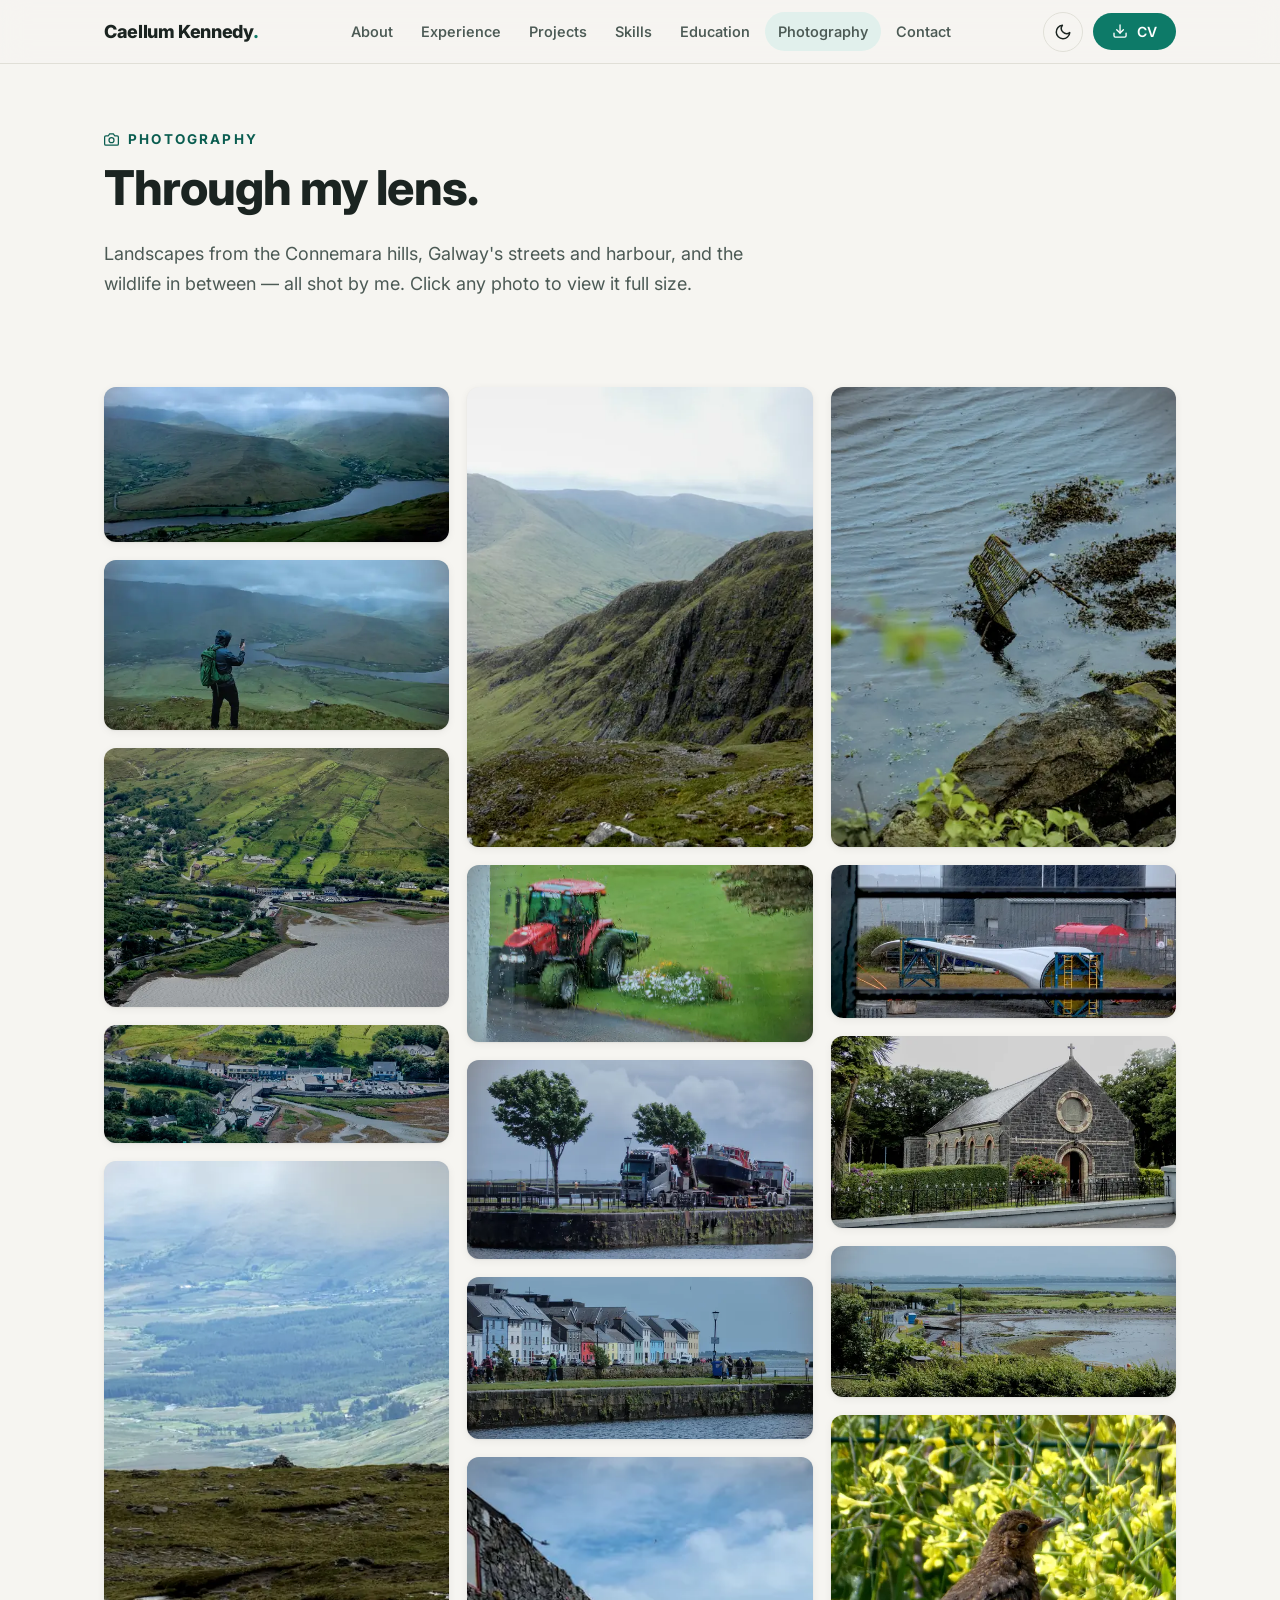
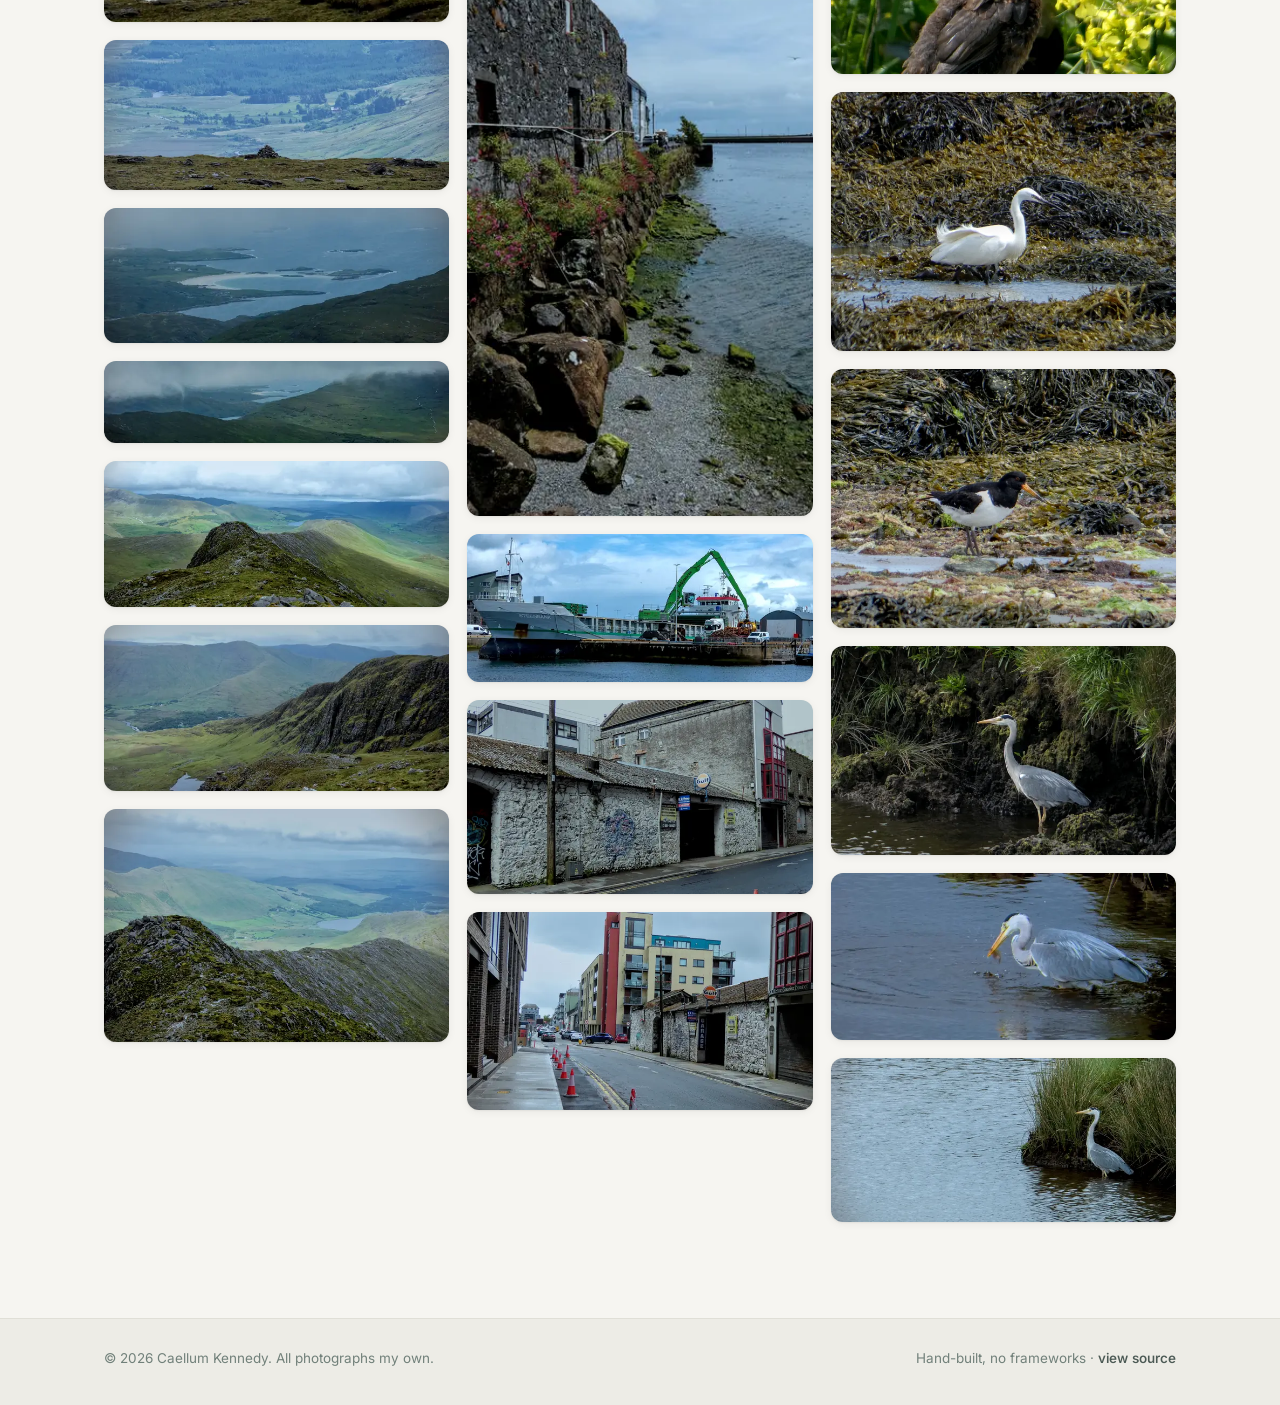
==== photography.html @ b26eda54 "complete rework of the site" ====
<!DOCTYPE html>
<html lang="en">

<head>
  <meta charset="UTF-8">
  <meta name="viewport" content="width=device-width, initial-scale=1">
  <title>Photography — Caellum Kennedy</title>
  <meta name="description" content="Photography by Caellum Kennedy — landscapes from the Connemara mountains, Galway's streets and harbour, and the wildlife in between.">
  <meta name="author" content="Caellum Kennedy">
  <link rel="canonical" href="https://caellumkennedy.com/photography.html">
  <meta name="theme-color" content="#f6f5f1" media="(prefers-color-scheme: light)">
  <meta name="theme-color" content="#0e1513" media="(prefers-color-scheme: dark)">

  <meta property="og:title" content="Photography — Caellum Kennedy">
  <meta property="og:description" content="Landscapes from the Connemara mountains, Galway's streets and harbour, and the wildlife in between.">
  <meta property="og:image" content="https://caellumkennedy.com/images/photography/web/p1090813.webp">
  <meta property="og:url" content="https://caellumkennedy.com/photography.html">
  <meta property="og:type" content="website">
  <meta name="twitter:card" content="summary_large_image">
  <meta name="twitter:title" content="Photography — Caellum Kennedy">
  <meta name="twitter:description" content="Landscapes from the Connemara mountains, Galway's streets and harbour, and the wildlife in between.">
  <meta name="twitter:image" content="https://caellumkennedy.com/images/photography/web/p1090813.webp">

  <link rel="icon" href="/images/favicon.svg" type="image/svg+xml">
  <link rel="stylesheet" href="/styles.css">

  <script>
    // Set theme before first paint to avoid a flash of the wrong theme.
    (function () {
      var stored = localStorage.getItem('theme');
      var theme = stored || (matchMedia('(prefers-color-scheme: dark)').matches ? 'dark' : 'light');
      document.documentElement.setAttribute('data-theme', theme);
    })();
  </script>
</head>

<body>

  <!-- Inline SVG icon sprite -->
  <svg xmlns="http://www.w3.org/2000/svg" style="display:none" aria-hidden="true">
    <symbol id="i-download" viewBox="0 0 24 24"><path d="M21 15v4a2 2 0 0 1-2 2H5a2 2 0 0 1-2-2v-4"/><path d="m7 10 5 5 5-5"/><path d="M12 15V3"/></symbol>
    <symbol id="i-moon" viewBox="0 0 24 24"><path d="M21 12.79A9 9 0 1 1 11.21 3 7 7 0 0 0 21 12.79Z"/></symbol>
    <symbol id="i-sun" viewBox="0 0 24 24"><circle cx="12" cy="12" r="4"/><path d="M12 2v2m0 16v2M4.93 4.93l1.41 1.41m11.32 11.32 1.41 1.41M2 12h2m16 0h2M4.93 19.07l1.41-1.41M17.66 6.34l1.41-1.41"/></symbol>
    <symbol id="i-menu" viewBox="0 0 24 24"><path d="M4 6h16M4 12h16M4 18h16"/></symbol>
    <symbol id="i-x" viewBox="0 0 24 24"><path d="M18 6 6 18M6 6l12 12"/></symbol>
    <symbol id="i-chevron-left" viewBox="0 0 24 24"><path d="m15 18-6-6 6-6"/></symbol>
    <symbol id="i-chevron-right" viewBox="0 0 24 24"><path d="m9 18 6-6-6-6"/></symbol>
    <symbol id="i-camera" viewBox="0 0 24 24"><path d="M23 19a2 2 0 0 1-2 2H3a2 2 0 0 1-2-2V8a2 2 0 0 1 2-2h4l2-3h6l2 3h4a2 2 0 0 1 2 2v11Z"/><circle cx="12" cy="13" r="4"/></symbol>
  </svg>

  <a class="skip-link" href="#main">Skip to content</a>

  <header class="site-header" id="site-header" data-solid>
    <div class="container">
      <a class="brand" href="/">Caellum Kennedy<span class="brand-dot">.</span></a>

      <nav class="site-nav" id="site-nav" aria-label="Main navigation">
        <a class="nav-link" href="/#about">About</a>
        <a class="nav-link" href="/#experience">Experience</a>
        <a class="nav-link" href="/#projects">Projects</a>
        <a class="nav-link" href="/#skills">Skills</a>
        <a class="nav-link" href="/#education">Education</a>
        <a class="nav-link" href="/photography.html" aria-current="true">Photography</a>
        <a class="nav-link" href="/#contact">Contact</a>
      </nav>

      <div class="header-actions">
        <button class="theme-toggle" id="theme-toggle" type="button" aria-label="Toggle dark mode">
          <svg class="icon icon--moon" aria-hidden="true"><use href="#i-moon"/></svg>
          <svg class="icon icon--sun" aria-hidden="true"><use href="#i-sun"/></svg>
        </button>
        <a class="btn btn--primary header-cv" href="/files/caellum_kennedy_CV.pdf" download="Caellum_Kennedy_CV.pdf">
          <svg class="icon" aria-hidden="true"><use href="#i-download"/></svg> CV
        </a>
        <button class="nav-toggle" id="nav-toggle" type="button" aria-label="Open menu" aria-expanded="false" aria-controls="site-nav">
          <svg class="icon" aria-hidden="true"><use href="#i-menu"/></svg>
        </button>
      </div>
    </div>
  </header>

  <main id="main">
    <section class="page-head">
      <div class="container">
        <div class="section-head reveal">
          <span class="section-eyebrow"><svg class="icon" aria-hidden="true"><use href="#i-camera"/></svg> Photography</span>
          <h1>Through my lens.</h1>
          <p class="section-lede">Landscapes from the Connemara hills, Galway's streets and harbour, and the wildlife
            in between — all shot by me. Click any photo to view it full size.</p>
        </div>
      </div>
    </section>

    <section class="section gallery-section">
      <div class="container">
        <div class="gallery" id="gallery">
          <figure class="ph"><a class="ph-open" href="/images/photography/web/p1090797.webp"><img src="/images/photography/thumbs/p1090797.webp" width="1800" height="806" alt="A lake cradled between hillsides in the Connemara mountains" loading="lazy" decoding="async"></a></figure>
          <figure class="ph"><a class="ph-open" href="/images/photography/web/p1090805.webp"><img src="/images/photography/thumbs/p1090805.webp" width="1800" height="886" alt="A hiker pausing on a green hillside to take in the valley below" loading="lazy" decoding="async"></a></figure>
          <figure class="ph"><a class="ph-open" href="/images/photography/web/p1090813.webp"><img src="/images/photography/thumbs/p1090813.webp" width="1800" height="1350" alt="Green fields running down to Leenane village on Killary Harbour" loading="lazy" decoding="async"></a></figure>
          <figure class="ph"><a class="ph-open" href="/images/photography/web/p1090816.webp"><img src="/images/photography/thumbs/p1090816.webp" width="1800" height="618" alt="Panorama of Leenane village on the shore of Killary Harbour" loading="lazy" decoding="async"></a></figure>
          <figure class="ph"><a class="ph-open" href="/images/photography/web/p1090825.webp"><img src="/images/photography/thumbs/p1090825.webp" width="1350" height="1800" alt="Looking down a hazy valley from high on the ridge" loading="lazy" decoding="async"></a></figure>
          <figure class="ph"><a class="ph-open" href="/images/photography/web/p1090835.webp"><img src="/images/photography/thumbs/p1090835.webp" width="1800" height="781" alt="Mountain panorama in Connemara" loading="lazy" decoding="async"></a></figure>
          <figure class="ph"><a class="ph-open" href="/images/photography/web/p1090837.webp"><img src="/images/photography/thumbs/p1090837.webp" width="1800" height="704" alt="Moody lakes and hills under low cloud, seen from a ridgeline" loading="lazy" decoding="async"></a></figure>
          <figure class="ph"><a class="ph-open" href="/images/photography/web/p1090838.webp"><img src="/images/photography/thumbs/p1090838.webp" width="1800" height="428" alt="Wide panorama of lakes and low islands in soft mist" loading="lazy" decoding="async"></a></figure>
          <figure class="ph"><a class="ph-open" href="/images/photography/web/p1090843.webp"><img src="/images/photography/thumbs/p1090843.webp" width="1800" height="764" alt="A ridgeline path with green valley and mountains beyond" loading="lazy" decoding="async"></a></figure>
          <figure class="ph"><a class="ph-open" href="/images/photography/web/p1090844.webp"><img src="/images/photography/thumbs/p1090844.webp" width="1800" height="861" alt="Rocky summit ridge above a green valley" loading="lazy" decoding="async"></a></figure>
          <figure class="ph"><a class="ph-open" href="/images/photography/web/p1090849.webp"><img src="/images/photography/thumbs/p1090849.webp" width="1800" height="1216" alt="Hazy ridges fading into the distance" loading="lazy" decoding="async"></a></figure>
          <figure class="ph"><a class="ph-open" href="/images/photography/web/p1090850.webp"><img src="/images/photography/thumbs/p1090850.webp" width="1350" height="1800" alt="A steep scree slope falling away from the ridge" loading="lazy" decoding="async"></a></figure>
          <figure class="ph"><a class="ph-open" href="/images/photography/web/p1100010.webp"><img src="/images/photography/thumbs/p1100010.webp" width="1800" height="923" alt="A red tractor parked among spring flowers" loading="lazy" decoding="async"></a></figure>
          <figure class="ph"><a class="ph-open" href="/images/photography/web/p1100022.webp"><img src="/images/photography/thumbs/p1100022.webp" width="1800" height="1039" alt="A boat being lifted by crane on the quayside" loading="lazy" decoding="async"></a></figure>
          <figure class="ph"><a class="ph-open" href="/images/photography/web/p1100028.webp"><img src="/images/photography/thumbs/p1100028.webp" width="1800" height="842" alt="The colourful houses of the Long Walk in Galway" loading="lazy" decoding="async"></a></figure>
          <figure class="ph"><a class="ph-open" href="/images/photography/web/p1100040.webp"><img src="/images/photography/thumbs/p1100040.webp" width="943" height="1800" alt="An old stone wall running out into the bay" loading="lazy" decoding="async"></a></figure>
          <figure class="ph"><a class="ph-open" href="/images/photography/web/p1100067.webp"><img src="/images/photography/thumbs/p1100067.webp" width="1800" height="767" alt="A cargo ship and crane in Galway docks" loading="lazy" decoding="async"></a></figure>
          <figure class="ph"><a class="ph-open" href="/images/photography/web/p1100075.webp"><img src="/images/photography/thumbs/p1100075.webp" width="1800" height="1014" alt="A graffiti-covered laneway in the city" loading="lazy" decoding="async"></a></figure>
          <figure class="ph"><a class="ph-open" href="/images/photography/web/p1100080.webp"><img src="/images/photography/thumbs/p1100080.webp" width="1800" height="1033" alt="A quiet city street between old walls and new buildings" loading="lazy" decoding="async"></a></figure>
          <figure class="ph"><a class="ph-open" href="/images/photography/web/p1100087_01.webp"><img src="/images/photography/thumbs/p1100087_01.webp" width="1350" height="1800" alt="Rocks and seaweed at the water's edge" loading="lazy" decoding="async"></a></figure>
          <figure class="ph"><a class="ph-open" href="/images/photography/web/p1100098.webp"><img src="/images/photography/thumbs/p1100098.webp" width="1800" height="796" alt="The white curve of a hull in the boatyard" loading="lazy" decoding="async"></a></figure>
          <figure class="ph"><a class="ph-open" href="/images/photography/web/p1100108.webp"><img src="/images/photography/thumbs/p1100108.webp" width="1800" height="1001" alt="A stone church and its garden" loading="lazy" decoding="async"></a></figure>
          <figure class="ph"><a class="ph-open" href="/images/photography/web/p1100114.webp"><img src="/images/photography/thumbs/p1100114.webp" width="1800" height="784" alt="Salt marsh and estuary at low tide" loading="lazy" decoding="async"></a></figure>
          <figure class="ph"><a class="ph-open" href="/images/photography/web/p1100116.webp"><img src="/images/photography/thumbs/p1100116.webp" width="1800" height="1350" alt="A blackbird among yellow wildflowers" loading="lazy" decoding="async"></a></figure>
          <figure class="ph"><a class="ph-open" href="/images/photography/web/p1100149.webp"><img src="/images/photography/thumbs/p1100149.webp" width="1800" height="1350" alt="A swan feeding among the seaweed at low tide" loading="lazy" decoding="async"></a></figure>
          <figure class="ph"><a class="ph-open" href="/images/photography/web/p1100162.webp"><img src="/images/photography/thumbs/p1100162.webp" width="1800" height="1350" alt="An oystercatcher picking through the seaweed" loading="lazy" decoding="async"></a></figure>
          <figure class="ph"><a class="ph-open" href="/images/photography/web/p1100185.webp"><img src="/images/photography/thumbs/p1100185.webp" width="1800" height="1093" alt="A grey heron hunting in a stream" loading="lazy" decoding="async"></a></figure>
          <figure class="ph"><a class="ph-open" href="/images/photography/web/p1100198.webp"><img src="/images/photography/thumbs/p1100198.webp" width="1800" height="870" alt="An egret wading in the shallows" loading="lazy" decoding="async"></a></figure>
          <figure class="ph"><a class="ph-open" href="/images/photography/web/p1100211.webp"><img src="/images/photography/thumbs/p1100211.webp" width="1800" height="856" alt="An egret stalking the salt marsh" loading="lazy" decoding="async"></a></figure>
        </div>
      </div>
    </section>
  </main>

  <!-- Lightbox -->
  <dialog class="lightbox" id="lightbox" aria-label="Photo viewer">
    <button class="lb-btn lb-close" type="button" aria-label="Close viewer">
      <svg class="icon" aria-hidden="true"><use href="#i-x"/></svg>
    </button>
    <button class="lb-btn lb-prev" type="button" aria-label="Previous photo">
      <svg class="icon" aria-hidden="true"><use href="#i-chevron-left"/></svg>
    </button>
    <figure class="lb-stage">
      <img class="lb-img" id="lb-img" alt="">
      <figcaption class="lb-caption"><span id="lb-text"></span><span class="lb-count" id="lb-count"></span></figcaption>
    </figure>
    <button class="lb-btn lb-next" type="button" aria-label="Next photo">
      <svg class="icon" aria-hidden="true"><use href="#i-chevron-right"/></svg>
    </button>
  </dialog>

  <footer class="site-footer">
    <div class="container">
      <p>&copy; <span id="year">2026</span> Caellum Kennedy. All photographs my own.</p>
      <p>Hand-built, no frameworks · <a href="https://github.com/Caellum-Kennedy/caellumkennedy.github.io" target="_blank" rel="noopener noreferrer">view source</a></p>
    </div>
  </footer>

  <script src="/site.js" defer></script>
  <script>
    (function () {
      var box = document.getElementById('lightbox');
      var lbImg = document.getElementById('lb-img');
      var lbText = document.getElementById('lb-text');
      var lbCount = document.getElementById('lb-count');
      var items = Array.prototype.map.call(document.querySelectorAll('.ph-open'), function (a) {
        var img = a.querySelector('img');
        return { full: a.getAttribute('href'), alt: img.getAttribute('alt') };
      });
      var current = 0;

      function show(i) {
        current = (i + items.length) % items.length;
        lbImg.src = items[current].full;
        lbImg.alt = items[current].alt;
        lbText.textContent = items[current].alt;
        lbCount.textContent = (current + 1) + ' / ' + items.length;
        // Warm the neighbours so prev/next feel instant.
        [current + 1, current - 1].forEach(function (n) {
          new Image().src = items[(n + items.length) % items.length].full;
        });
      }

      document.querySelectorAll('.ph-open').forEach(function (a, i) {
        a.addEventListener('click', function (e) {
          e.preventDefault();
          show(i);
          box.showModal();
        });
      });

      box.querySelector('.lb-close').addEventListener('click', function () { box.close(); });
      box.querySelector('.lb-prev').addEventListener('click', function () { show(current - 1); });
      box.querySelector('.lb-next').addEventListener('click', function () { show(current + 1); });

      box.addEventListener('keydown', function (e) {
        if (e.key === 'ArrowLeft') show(current - 1);
        if (e.key === 'ArrowRight') show(current + 1);
      });

      // Click outside the photo closes the viewer.
      box.addEventListener('click', function (e) {
        if (e.target === box) box.close();
      });

      box.addEventListener('close', function () { lbImg.removeAttribute('src'); });
    })();
  </script>

</body>

</html>
---- styles.css ----
/* ==========================================================================
   Caellum Kennedy — caellumkennedy.com
   Hand-written CSS. No frameworks.
   ========================================================================== */

/* ---- Fonts (self-hosted Inter) ---- */
@font-face {
  font-family: 'Inter';
  src: url('/fonts/Inter-VariableFont_opsz,wght.ttf') format('truetype-variations');
  font-weight: 100 900;
  font-style: normal;
  font-display: swap;
}

@font-face {
  font-family: 'Inter';
  src: url('/fonts/Inter-Italic-VariableFont_opsz,wght.ttf') format('truetype-variations');
  font-weight: 100 900;
  font-style: italic;
  font-display: swap;
}

/* ---- Design tokens ---- */
:root {
  --bg: #f6f5f1;
  --bg-raised: #ffffff;
  --bg-sunken: #edece6;
  --ink: #1b2421;
  --ink-soft: #4c5a55;
  --ink-faint: #71807a;
  --line: #e0dfd7;
  --accent: #0d7a68;
  --accent-strong: #0a5d50;
  --accent-soft: #e1f0ec;
  --accent-ink: #0a5d50;
  --hero-ink: #f4f7f5;
  --shadow-sm: 0 1px 2px rgba(27, 36, 33, 0.06), 0 2px 8px rgba(27, 36, 33, 0.06);
  --shadow-md: 0 2px 6px rgba(27, 36, 33, 0.07), 0 12px 32px rgba(27, 36, 33, 0.10);
  --radius: 14px;
  --radius-lg: 20px;
  --container: 1120px;
  --header-h: 64px;
  color-scheme: light;
}

[data-theme="dark"] {
  --bg: #0e1513;
  --bg-raised: #17211e;
  --bg-sunken: #0a100e;
  --ink: #e8efec;
  --ink-soft: #aebbb5;
  --ink-faint: #7d8c86;
  --line: #243430;
  --accent: #3ecfb2;
  --accent-strong: #62dcc4;
  --accent-soft: #143430;
  --accent-ink: #3ecfb2;
  --shadow-sm: 0 1px 2px rgba(0, 0, 0, 0.4), 0 2px 8px rgba(0, 0, 0, 0.35);
  --shadow-md: 0 2px 6px rgba(0, 0, 0, 0.45), 0 14px 36px rgba(0, 0, 0, 0.5);
  color-scheme: dark;
}

/* ---- Base ---- */
*,
*::before,
*::after {
  box-sizing: border-box;
}

html {
  scroll-behavior: smooth;
}

body {
  margin: 0;
  background: var(--bg);
  color: var(--ink);
  font-family: 'Inter', -apple-system, BlinkMacSystemFont, 'Segoe UI', Roboto, sans-serif;
  font-size: 16.5px;
  line-height: 1.65;
  -webkit-font-smoothing: antialiased;
  text-rendering: optimizeLegibility;
}

h1, h2, h3, h4 {
  line-height: 1.15;
  letter-spacing: -0.02em;
  margin: 0 0 0.5em;
  font-weight: 700;
  text-wrap: balance;
}

p {
  margin: 0 0 1em;
}

a {
  color: var(--accent-ink);
  text-decoration: none;
}

a:hover {
  text-decoration: underline;
  text-underline-offset: 3px;
}

img,
video {
  max-width: 100%;
  display: block;
}

section {
  scroll-margin-top: calc(var(--header-h) + 16px);
}

::selection {
  background: var(--accent);
  color: #fff;
}

:focus-visible {
  outline: 2px solid var(--accent);
  outline-offset: 3px;
  border-radius: 4px;
}

.container {
  max-width: var(--container);
  margin: 0 auto;
  padding: 0 24px;
}

.skip-link {
  position: absolute;
  top: -60px;
  left: 16px;
  z-index: 2000;
  background: var(--accent);
  color: #fff;
  padding: 10px 18px;
  border-radius: 8px;
  transition: top 0.15s ease;
}

.skip-link:focus {
  top: 12px;
}

/* ---- Icons ---- */
.icon {
  width: 1.15em;
  height: 1.15em;
  vertical-align: -0.2em;
  fill: none;
  stroke: currentColor;
  stroke-width: 2;
  stroke-linecap: round;
  stroke-linejoin: round;
  flex-shrink: 0;
}

.icon--fill {
  fill: currentColor;
  stroke: none;
}

/* ---- Buttons ---- */
.btn {
  display: inline-flex;
  align-items: center;
  gap: 9px;
  padding: 12px 22px;
  border-radius: 999px;
  border: 1px solid transparent;
  font-weight: 600;
  font-size: 15.5px;
  line-height: 1;
  cursor: pointer;
  transition: transform 0.15s ease, box-shadow 0.15s ease, background 0.15s ease, border-color 0.15s ease;
  white-space: nowrap;
}

.btn:hover {
  text-decoration: none;
  transform: translateY(-1px);
}

.btn--primary {
  background: var(--accent);
  color: #fff;
}

.btn--primary:hover {
  background: var(--accent-strong);
  box-shadow: 0 6px 18px rgba(13, 122, 104, 0.35);
}

[data-theme="dark"] .btn--primary {
  color: #07211c;
}

.btn--ghost {
  background: transparent;
  color: var(--ink);
  border-color: var(--line);
}

.btn--ghost:hover {
  border-color: var(--ink-faint);
  background: var(--bg-raised);
}

.hero .btn--ghost {
  color: var(--hero-ink);
  border-color: rgba(255, 255, 255, 0.45);
  backdrop-filter: blur(6px);
}

.hero .btn--ghost:hover {
  background: rgba(255, 255, 255, 0.14);
  border-color: rgba(255, 255, 255, 0.8);
}

/* ---- Site header / nav ---- */
.site-header {
  position: fixed;
  inset: 0 0 auto 0;
  z-index: 1000;
  height: var(--header-h);
  display: flex;
  align-items: center;
  transition: background 0.25s ease, box-shadow 0.25s ease, border-color 0.25s ease;
  border-bottom: 1px solid transparent;
}

.site-header.scrolled {
  background: color-mix(in srgb, var(--bg) 82%, transparent);
  backdrop-filter: blur(14px);
  -webkit-backdrop-filter: blur(14px);
  border-bottom-color: var(--line);
}

.site-header .container {
  width: 100%;
  display: flex;
  align-items: center;
  justify-content: space-between;
  gap: 16px;
}

.brand {
  font-weight: 800;
  font-size: 18px;
  letter-spacing: -0.02em;
  color: var(--hero-ink);
  transition: color 0.25s ease;
}

.brand .brand-dot {
  color: var(--accent);
}

.site-header.scrolled .brand {
  color: var(--ink);
}

.brand:hover {
  text-decoration: none;
}

.site-nav {
  display: flex;
  align-items: center;
  gap: 2px;
}

.nav-link {
  color: var(--hero-ink);
  font-size: 14.5px;
  font-weight: 550;
  padding: 8px 13px;
  border-radius: 999px;
  transition: color 0.25s ease, background 0.2s ease;
}

.site-header.scrolled .nav-link {
  color: var(--ink-soft);
}

.nav-link:hover {
  text-decoration: none;
  background: color-mix(in srgb, var(--ink) 8%, transparent);
}

.site-header:not(.scrolled) .nav-link:hover {
  background: rgba(255, 255, 255, 0.16);
}

.nav-link[aria-current="true"] {
  color: var(--accent);
  background: var(--accent-soft);
}

.site-header:not(.scrolled) .nav-link[aria-current="true"] {
  color: #fff;
  background: rgba(255, 255, 255, 0.2);
}

.header-actions {
  display: flex;
  align-items: center;
  gap: 10px;
}

.theme-toggle,
.nav-toggle {
  display: inline-flex;
  align-items: center;
  justify-content: center;
  width: 40px;
  height: 40px;
  border-radius: 999px;
  border: 1px solid rgba(255, 255, 255, 0.4);
  background: transparent;
  color: var(--hero-ink);
  cursor: pointer;
  transition: color 0.25s ease, border-color 0.25s ease, background 0.2s ease;
}

.site-header.scrolled .theme-toggle,
.site-header.scrolled .nav-toggle {
  color: var(--ink);
  border-color: var(--line);
}

.theme-toggle:hover,
.nav-toggle:hover {
  background: color-mix(in srgb, var(--ink) 8%, transparent);
}

.theme-toggle .icon {
  width: 18px;
  height: 18px;
}

[data-theme="dark"] .theme-toggle .icon--sun { display: block; }
[data-theme="dark"] .theme-toggle .icon--moon { display: none; }
.theme-toggle .icon--sun { display: none; }
.theme-toggle .icon--moon { display: block; }

.header-cv {
  padding: 9px 18px;
  font-size: 14px;
}

.nav-toggle {
  display: none;
}

/* Mobile nav */
@media (max-width: 880px) {
  .site-nav {
    position: fixed;
    top: var(--header-h);
    left: 0;
    right: 0;
    flex-direction: column;
    align-items: stretch;
    padding: 10px 16px 18px;
    background: var(--bg-raised);
    border-bottom: 1px solid var(--line);
    box-shadow: var(--shadow-md);
    display: none;
  }

  .site-nav.open {
    display: flex;
  }

  .site-nav .nav-link {
    color: var(--ink) !important;
    padding: 13px 14px;
    font-size: 16px;
    border-radius: 10px;
  }

  .nav-link[aria-current="true"] {
    color: var(--accent) !important;
    background: var(--accent-soft) !important;
  }

  .nav-toggle {
    display: inline-flex;
  }

  .header-cv {
    display: none;
  }
}

/* ---- Hero ---- */
.hero {
  position: relative;
  min-height: 100svh;
  display: flex;
  align-items: flex-end;
  overflow: hidden;
  color: var(--hero-ink);
}

.hero-bg {
  position: absolute;
  inset: 0;
  width: 100%;
  height: 100%;
  object-fit: cover;
  object-position: center 38%;
}

.hero-scrim {
  position: absolute;
  inset: 0;
  background:
    linear-gradient(to bottom,
      rgba(10, 18, 16, 0.42) 0%,
      rgba(10, 18, 16, 0.05) 32%,
      rgba(10, 18, 16, 0.08) 55%,
      rgba(10, 18, 16, 0.78) 100%);
}

.hero-content {
  position: relative;
  z-index: 1;
  width: 100%;
  padding-top: 140px;
  padding-bottom: 96px;
}

.hero-eyebrow {
  display: inline-flex;
  align-items: center;
  gap: 8px;
  font-size: 14px;
  font-weight: 600;
  letter-spacing: 0.14em;
  text-transform: uppercase;
  color: #d6e6e0;
  background: rgba(8, 16, 14, 0.35);
  border: 1px solid rgba(255, 255, 255, 0.22);
  padding: 8px 16px;
  border-radius: 999px;
  backdrop-filter: blur(8px);
  -webkit-backdrop-filter: blur(8px);
  margin-bottom: 22px;
}

.hero h1 {
  font-size: clamp(44px, 8vw, 84px);
  font-weight: 800;
  letter-spacing: -0.035em;
  margin-bottom: 14px;
  text-shadow: 0 2px 24px rgba(0, 0, 0, 0.35);
}

.hero-tagline {
  font-size: clamp(19px, 2.6vw, 26px);
  font-weight: 450;
  line-height: 1.45;
  max-width: 30em;
  color: #e7efeb;
  text-shadow: 0 1px 14px rgba(0, 0, 0, 0.45);
  margin-bottom: 8px;
}

.hero-tagline strong {
  font-weight: 700;
  color: #fff;
}

.hero-sub {
  font-size: 16px;
  color: #c4d4cd;
  margin-bottom: 32px;
  text-shadow: 0 1px 10px rgba(0, 0, 0, 0.5);
}

.hero-cta {
  display: flex;
  flex-wrap: wrap;
  align-items: center;
  gap: 14px;
  margin-bottom: 30px;
}

.hero-social {
  display: flex;
  gap: 8px;
}

.hero-social a {
  display: inline-flex;
  align-items: center;
  justify-content: center;
  width: 42px;
  height: 42px;
  border-radius: 999px;
  color: var(--hero-ink);
  border: 1px solid rgba(255, 255, 255, 0.35);
  background: rgba(8, 16, 14, 0.25);
  backdrop-filter: blur(6px);
  transition: background 0.15s ease, transform 0.15s ease;
}

.hero-social a:hover {
  background: rgba(255, 255, 255, 0.18);
  transform: translateY(-2px);
}

.hero-social .icon {
  width: 19px;
  height: 19px;
}

.hero-credit {
  position: absolute;
  right: 20px;
  bottom: 14px;
  z-index: 1;
  font-size: 12px;
  letter-spacing: 0.03em;
  color: rgba(255, 255, 255, 0.55);
  margin: 0;
}

.scroll-cue {
  position: absolute;
  left: 50%;
  bottom: 22px;
  transform: translateX(-50%);
  z-index: 1;
  color: rgba(255, 255, 255, 0.75);
  animation: cue-bob 2.4s ease-in-out infinite;
}

.scroll-cue:hover {
  color: #fff;
}

@keyframes cue-bob {
  0%, 100% { transform: translateX(-50%) translateY(0); }
  50% { transform: translateX(-50%) translateY(7px); }
}

@media (max-width: 720px) {
  .scroll-cue { display: none; }
  .hero-content { padding-bottom: 72px; }
}

/* ---- Section scaffolding ---- */
.section {
  padding: 96px 0;
}

.section--sunken {
  background: var(--bg-sunken);
  border-top: 1px solid var(--line);
  border-bottom: 1px solid var(--line);
}

.section-head {
  max-width: 680px;
  margin-bottom: 48px;
}

.section-eyebrow {
  display: block;
  font-size: 13.5px;
  font-weight: 700;
  letter-spacing: 0.16em;
  text-transform: uppercase;
  color: var(--accent-ink);
  margin-bottom: 10px;
}

.section-head h2 {
  font-size: clamp(30px, 4.4vw, 42px);
  font-weight: 750;
}

.section-lede {
  font-size: 18px;
  color: var(--ink-soft);
  margin: 0;
}

/* ---- About ---- */
.about-grid {
  display: grid;
  grid-template-columns: minmax(0, 7fr) minmax(0, 5fr);
  gap: 56px;
  align-items: start;
}

.about-copy p {
  font-size: 17.5px;
  color: var(--ink-soft);
}

.about-copy p strong {
  color: var(--ink);
  font-weight: 650;
}

.about-photo {
  position: relative;
}

.about-photo img {
  width: 100%;
  height: auto;
  border-radius: var(--radius-lg);
  box-shadow: var(--shadow-md);
}

.about-photo figcaption {
  margin-top: 12px;
  font-size: 13.5px;
  color: var(--ink-faint);
  display: flex;
  align-items: center;
  gap: 7px;
}

.stats {
  display: grid;
  grid-template-columns: repeat(4, 1fr);
  gap: 14px;
  margin-top: 44px;
}

.stat {
  background: var(--bg-raised);
  border: 1px solid var(--line);
  border-radius: var(--radius);
  padding: 20px 20px 16px;
  box-shadow: var(--shadow-sm);
}

.stat b {
  display: block;
  font-size: 30px;
  font-weight: 780;
  letter-spacing: -0.03em;
  color: var(--accent-ink);
  line-height: 1.1;
  margin-bottom: 4px;
}

.stat span {
  font-size: 14px;
  color: var(--ink-soft);
  line-height: 1.4;
  display: block;
}

@media (max-width: 880px) {
  .about-grid {
    grid-template-columns: 1fr;
    gap: 36px;
  }

  .stats {
    grid-template-columns: repeat(2, 1fr);
  }
}

/* ---- Experience timeline ---- */
.timeline {
  list-style: none;
  margin: 0;
  padding: 0;
  position: relative;
}

.timeline::before {
  content: '';
  position: absolute;
  left: 7px;
  top: 8px;
  bottom: 8px;
  width: 2px;
  background: linear-gradient(to bottom, var(--accent), var(--line));
  border-radius: 2px;
}

.timeline-item {
  position: relative;
  padding: 0 0 44px 44px;
}

.timeline-item:last-child {
  padding-bottom: 0;
}

.timeline-item::before {
  content: '';
  position: absolute;
  left: 0;
  top: 7px;
  width: 16px;
  height: 16px;
  border-radius: 50%;
  background: var(--bg);
  border: 3px solid var(--accent);
}

.timeline-meta {
  display: flex;
  flex-wrap: wrap;
  align-items: baseline;
  gap: 6px 14px;
  margin-bottom: 6px;
}

.timeline-meta h3 {
  font-size: 21px;
  margin: 0;
}

.timeline-org {
  font-weight: 600;
  color: var(--accent-ink);
}

.timeline-dates {
  font-size: 14px;
  font-weight: 600;
  color: var(--ink-faint);
  letter-spacing: 0.02em;
  text-transform: uppercase;
}

.timeline-item > p {
  color: var(--ink-soft);
  max-width: 62em;
  margin-bottom: 10px;
}

.timeline-item ul {
  margin: 0 0 14px;
  padding-left: 20px;
  color: var(--ink-soft);
}

.timeline-item li {
  margin-bottom: 7px;
}

.timeline-item li::marker {
  color: var(--accent);
}

/* ---- Tags ---- */
.tags {
  display: flex;
  flex-wrap: wrap;
  gap: 8px;
  padding: 0;
  margin: 0;
  list-style: none;
}

.tag {
  display: inline-block;
  font-size: 13.5px;
  font-weight: 600;
  color: var(--accent-ink);
  background: var(--accent-soft);
  border: 1px solid color-mix(in srgb, var(--accent) 22%, transparent);
  border-radius: 999px;
  padding: 5px 13px;
}

/* ---- Featured project (FYP) ---- */
.featured {
  background: var(--bg-raised);
  border: 1px solid var(--line);
  border-radius: var(--radius-lg);
  box-shadow: var(--shadow-md);
  overflow: hidden;
  display: grid;
  grid-template-columns: minmax(0, 11fr) minmax(0, 9fr);
  margin-bottom: 56px;
}

.featured-media {
  background: #000;
  display: flex;
  align-items: center;
}

.featured-media video {
  width: 100%;
  height: 100%;
  object-fit: contain;
  aspect-ratio: 16 / 10;
}

.featured-body {
  padding: 38px 40px;
  display: flex;
  flex-direction: column;
}

.featured-kicker {
  font-size: 13px;
  font-weight: 700;
  text-transform: uppercase;
  letter-spacing: 0.15em;
  color: var(--accent-ink);
  margin-bottom: 10px;
}

.featured-body h3 {
  font-size: clamp(22px, 2.6vw, 28px);
  margin-bottom: 12px;
}

.featured-body > p {
  color: var(--ink-soft);
  font-size: 16px;
}

.featured-facts {
  display: flex;
  flex-wrap: wrap;
  gap: 18px 28px;
  margin: 18px 0 22px;
  padding: 16px 0;
  border-top: 1px solid var(--line);
  border-bottom: 1px solid var(--line);
}

.featured-facts div b {
  display: block;
  font-size: 19px;
  font-weight: 750;
  letter-spacing: -0.02em;
  color: var(--ink);
}

.featured-facts div span {
  font-size: 13px;
  color: var(--ink-faint);
}

.featured .tags {
  margin-bottom: 24px;
}

.featured-actions {
  margin-top: auto;
  display: flex;
  flex-wrap: wrap;
  gap: 12px;
}

/* Results comparison strip */
.results {
  grid-column: 1 / -1;
  min-width: 0;
  border-top: 1px solid var(--line);
  padding: 28px 40px 32px;
}

.results-head {
  display: flex;
  flex-wrap: wrap;
  justify-content: space-between;
  align-items: center;
  gap: 12px 16px;
  margin-bottom: 10px;
}

.results-head h4 {
  font-size: 17px;
  margin: 0;
}

.results-tabs {
  display: inline-flex;
  gap: 4px;
  padding: 4px;
  background: var(--bg-sunken);
  border: 1px solid var(--line);
  border-radius: 999px;
}

.results-tab {
  border: none;
  background: transparent;
  color: var(--ink-soft);
  font: inherit;
  font-size: 14px;
  font-weight: 600;
  line-height: 1;
  padding: 8px 16px;
  border-radius: 999px;
  cursor: pointer;
  transition: background 0.15s ease, color 0.15s ease;
  white-space: nowrap;
}

.results-tab:hover {
  color: var(--ink);
}

.results-tab.is-active {
  background: var(--accent);
  color: #fff;
}

[data-theme="dark"] .results-tab.is-active {
  color: #07211c;
}

.results-lede {
  font-size: 15px;
  color: var(--ink-soft);
  margin-bottom: 16px;
  max-width: 56em;
}

.results-stage {
  position: relative;
  aspect-ratio: 1128 / 555;
  background: #fff;
  border: 1px solid var(--line);
  border-radius: 12px;
  overflow: hidden;
}

.results-chart {
  position: absolute;
  inset: 0;
  width: 100%;
  height: 100%;
  object-fit: contain;
  padding: 8px;
  box-sizing: border-box;
  background: #fff;
  opacity: 0;
  transition: opacity 0.35s ease;
}

.results-chart.is-active {
  opacity: 1;
}

.results-note {
  font-size: 15px;
  color: var(--ink-soft);
  margin: 14px 0 0;
  max-width: 62em;
}

.results-note strong {
  color: var(--ink);
}

.results-credit {
  font-size: 12.5px;
  color: var(--ink-faint);
  margin: 10px 0 0;
}

@media (prefers-reduced-motion: reduce) {
  .results-chart {
    transition: none;
  }
}

@media (max-width: 980px) {
  .featured {
    grid-template-columns: 1fr;
  }

  .featured-body {
    padding: 28px 24px;
  }

  .results {
    padding: 24px 24px 28px;
  }
}

@media (max-width: 560px) {
  .results-tabs {
    width: 100%;
  }

  .results-tab {
    flex: 1;
    white-space: normal;
    padding: 8px 10px;
    font-size: 13.5px;
  }
}

/* ---- Project cards ---- */
.project-grid {
  display: grid;
  grid-template-columns: repeat(3, 1fr);
  gap: 24px;
}

.project-card {
  background: var(--bg-raised);
  border: 1px solid var(--line);
  border-radius: var(--radius-lg);
  overflow: hidden;
  box-shadow: var(--shadow-sm);
  display: flex;
  flex-direction: column;
  transition: transform 0.2s ease, box-shadow 0.2s ease;
}

.project-card:hover {
  transform: translateY(-4px);
  box-shadow: var(--shadow-md);
}

.project-thumb {
  aspect-ratio: 16 / 9;
  overflow: hidden;
  border-bottom: 1px solid var(--line);
  background: var(--bg-sunken);
}

.project-thumb img {
  width: 100%;
  height: 100%;
  object-fit: cover;
  object-position: top;
}

.project-thumb--code {
  display: flex;
  align-items: center;
  justify-content: center;
  color: var(--accent);
  background:
    radial-gradient(ellipse at 30% 20%, color-mix(in srgb, var(--accent) 18%, transparent), transparent 60%),
    var(--bg-sunken);
}

.project-thumb--code .icon {
  width: 56px;
  height: 56px;
  stroke-width: 1.4;
}

.project-body {
  padding: 22px 24px 24px;
  display: flex;
  flex-direction: column;
  flex: 1;
}

.project-body h3 {
  font-size: 20px;
  margin-bottom: 8px;
}

.project-body > p {
  color: var(--ink-soft);
  font-size: 15.5px;
  margin-bottom: 16px;
}

.project-body .tags {
  margin-top: auto;
}

.project-links {
  margin-top: 16px;
  display: flex;
  gap: 18px;
  font-size: 14.5px;
  font-weight: 600;
}

.project-note {
  font-size: 12.5px;
  color: var(--ink-faint);
  margin-top: 10px;
  margin-bottom: 0;
}

@media (max-width: 980px) {
  .project-grid {
    grid-template-columns: 1fr;
  }
}

/* ---- Skills ---- */
.skills-grid {
  display: grid;
  grid-template-columns: repeat(2, 1fr);
  gap: 24px;
}

.skill-group {
  background: var(--bg-raised);
  border: 1px solid var(--line);
  border-radius: var(--radius-lg);
  padding: 26px 28px;
  box-shadow: var(--shadow-sm);
}

.skill-group h3 {
  display: flex;
  align-items: center;
  gap: 10px;
  font-size: 17px;
  margin-bottom: 16px;
}

.skill-group h3 .icon {
  color: var(--accent);
  width: 20px;
  height: 20px;
}

@media (max-width: 880px) {
  .skills-grid {
    grid-template-columns: 1fr;
  }
}

/* ---- Education ---- */
.edu-grid {
  display: grid;
  grid-template-columns: repeat(3, 1fr);
  gap: 24px;
}

.edu-card {
  background: var(--bg-raised);
  border: 1px solid var(--line);
  border-radius: var(--radius-lg);
  padding: 26px 28px;
  box-shadow: var(--shadow-sm);
  display: flex;
  flex-direction: column;
}

.edu-card .edu-years {
  font-size: 13px;
  font-weight: 700;
  letter-spacing: 0.1em;
  text-transform: uppercase;
  color: var(--accent-ink);
  margin-bottom: 10px;
}

.edu-card h3 {
  font-size: 19px;
  margin-bottom: 4px;
}

.edu-card h3 a {
  color: inherit;
}

.edu-card .edu-school {
  font-weight: 600;
  color: var(--ink-soft);
  margin-bottom: 12px;
}

.edu-card p {
  font-size: 15px;
  color: var(--ink-soft);
  margin-bottom: 8px;
}

.edu-badge {
  display: inline-block;
  align-self: flex-start;
  font-size: 13px;
  font-weight: 700;
  color: var(--accent-ink);
  background: var(--accent-soft);
  border-radius: 999px;
  padding: 4px 12px;
  margin-bottom: 12px;
}

@media (max-width: 980px) {
  .edu-grid {
    grid-template-columns: 1fr;
  }
}

/* ---- Beyond the code ---- */
.beyond-grid {
  display: grid;
  grid-template-columns: repeat(3, 1fr);
  gap: 24px;
  margin-bottom: 40px;
}

.beyond-card {
  background: var(--bg-raised);
  border: 1px solid var(--line);
  border-radius: var(--radius-lg);
  padding: 26px 28px;
  box-shadow: var(--shadow-sm);
}

.beyond-card .icon {
  width: 30px;
  height: 30px;
  color: var(--accent);
  stroke-width: 1.7;
  margin-bottom: 14px;
}

.beyond-card h3 {
  font-size: 18px;
  margin-bottom: 8px;
}

.beyond-card p {
  font-size: 15px;
  color: var(--ink-soft);
  margin: 0;
}

.cert-list {
  list-style: none;
  margin: 0;
  padding: 0;
  display: grid;
  grid-template-columns: repeat(2, 1fr);
  gap: 0 40px;
}

.cert-list li {
  display: flex;
  justify-content: space-between;
  align-items: baseline;
  gap: 16px;
  padding: 13px 4px;
  border-bottom: 1px solid var(--line);
  font-size: 15.5px;
}

.cert-list .cert-year {
  font-weight: 700;
  font-size: 14px;
  color: var(--accent-ink);
  white-space: nowrap;
}

@media (max-width: 980px) {
  .beyond-grid {
    grid-template-columns: 1fr;
  }

  .cert-list {
    grid-template-columns: 1fr;
  }
}

/* ---- Contact ---- */
.contact {
  text-align: center;
  padding: 110px 0 120px;
}

.contact h2 {
  font-size: clamp(32px, 5vw, 52px);
  font-weight: 800;
  letter-spacing: -0.03em;
}

.contact .section-lede {
  max-width: 34em;
  margin: 0 auto 36px;
}

.contact-actions {
  display: flex;
  flex-wrap: wrap;
  justify-content: center;
  gap: 14px;
  margin-bottom: 28px;
}

.contact-social {
  display: flex;
  justify-content: center;
  gap: 10px;
}

.contact-social a {
  display: inline-flex;
  align-items: center;
  justify-content: center;
  width: 46px;
  height: 46px;
  border-radius: 999px;
  border: 1px solid var(--line);
  color: var(--ink-soft);
  background: var(--bg-raised);
  transition: transform 0.15s ease, color 0.15s ease, border-color 0.15s ease;
}

.contact-social a:hover {
  transform: translateY(-2px);
  color: var(--accent);
  border-color: var(--accent);
}

.contact-social .icon {
  width: 20px;
  height: 20px;
}

/* ---- Footer ---- */
.site-footer {
  border-top: 1px solid var(--line);
  padding: 28px 0 36px;
  background: var(--bg-sunken);
}

.site-footer .container {
  display: flex;
  flex-wrap: wrap;
  justify-content: space-between;
  gap: 10px 24px;
  font-size: 13.5px;
  color: var(--ink-faint);
}

.site-footer p {
  margin: 0;
}

.site-footer a {
  color: var(--ink-soft);
  font-weight: 550;
}

/* ---- Photography page ---- */
.page-head {
  padding: calc(var(--header-h) + 64px) 0 0;
}

.page-head h1 {
  font-size: clamp(34px, 5vw, 48px);
  font-weight: 780;
}

.page-head .section-eyebrow .icon {
  width: 15px;
  height: 15px;
  margin-right: 4px;
}

.gallery-section {
  padding-top: 40px;
}

.gallery {
  columns: 3;
  column-gap: 18px;
}

.ph {
  margin: 0 0 18px;
  break-inside: avoid;
}

.ph-open {
  display: block;
  border-radius: 12px;
  overflow: hidden;
  background: var(--bg-sunken);
  box-shadow: var(--shadow-sm);
  transition: box-shadow 0.2s ease, transform 0.2s ease;
}

.ph-open:hover {
  box-shadow: var(--shadow-md);
  transform: translateY(-2px);
}

.ph img {
  width: 100%;
  height: auto;
  display: block;
  transition: transform 0.35s ease;
}

.ph-open:hover img {
  transform: scale(1.03);
}

@media (max-width: 980px) {
  .gallery {
    columns: 2;
    column-gap: 14px;
  }

  .ph {
    margin-bottom: 14px;
  }
}

@media (max-width: 560px) {
  .gallery {
    columns: 1;
  }
}

/* ---- Lightbox ---- */
.lightbox {
  border: none;
  padding: 0;
  width: 100vw;
  height: 100vh;
  max-width: 100vw;
  max-height: 100vh;
  background: rgba(8, 13, 12, 0.93);
  color: #e8efec;
  display: none;
  align-items: center;
  justify-content: center;
}

.lightbox[open] {
  display: flex;
}

.lightbox::backdrop {
  background: transparent;
}

.lb-stage {
  margin: 0;
  max-width: calc(100vw - 140px);
  max-height: 100vh;
  display: flex;
  flex-direction: column;
  align-items: center;
  justify-content: center;
  gap: 14px;
}

.lb-img {
  max-width: 100%;
  max-height: calc(100vh - 110px);
  width: auto;
  height: auto;
  border-radius: 6px;
  box-shadow: 0 10px 50px rgba(0, 0, 0, 0.6);
}

.lb-caption {
  display: flex;
  align-items: baseline;
  gap: 16px;
  font-size: 14px;
  color: #b9c7c1;
}

.lb-count {
  color: #7d8c86;
  font-variant-numeric: tabular-nums;
  white-space: nowrap;
}

.lb-btn {
  position: fixed;
  z-index: 10;
  display: inline-flex;
  align-items: center;
  justify-content: center;
  width: 46px;
  height: 46px;
  border-radius: 999px;
  border: 1px solid rgba(255, 255, 255, 0.25);
  background: rgba(255, 255, 255, 0.08);
  color: #fff;
  cursor: pointer;
  transition: background 0.15s ease;
}

.lb-btn:hover {
  background: rgba(255, 255, 255, 0.2);
}

.lb-btn .icon {
  width: 22px;
  height: 22px;
}

.lb-close {
  top: 18px;
  right: 18px;
}

.lb-prev {
  left: 14px;
  top: 50%;
  transform: translateY(-50%);
}

.lb-next {
  right: 14px;
  top: 50%;
  transform: translateY(-50%);
}

@media (max-width: 720px) {
  .lb-stage {
    max-width: calc(100vw - 16px);
  }

  .lb-img {
    max-height: calc(100vh - 150px);
  }

  .lb-prev,
  .lb-next {
    top: auto;
    bottom: 16px;
    transform: none;
  }

  .lb-prev {
    left: 16px;
  }

  .lb-next {
    right: 16px;
  }
}

/* ---- Reveal animations ---- */
.reveal {
  opacity: 0;
  transform: translateY(22px);
  transition: opacity 0.6s ease, transform 0.6s cubic-bezier(0.16, 1, 0.3, 1);
}

.reveal.in {
  opacity: 1;
  transform: none;
}

.reveal-stagger > * {
  opacity: 0;
  transform: translateY(22px);
  transition: opacity 0.55s ease, transform 0.55s cubic-bezier(0.16, 1, 0.3, 1);
}

.reveal-stagger.in > * {
  opacity: 1;
  transform: none;
}

.reveal-stagger.in > :nth-child(2) { transition-delay: 0.08s; }
.reveal-stagger.in > :nth-child(3) { transition-delay: 0.16s; }
.reveal-stagger.in > :nth-child(4) { transition-delay: 0.24s; }
.reveal-stagger.in > :nth-child(5) { transition-delay: 0.32s; }

@media (prefers-reduced-motion: reduce) {
  html {
    scroll-behavior: auto;
  }

  .reveal,
  .reveal-stagger > * {
    opacity: 1;
    transform: none;
    transition: none;
  }

  .scroll-cue {
    animation: none;
  }

  .btn,
  .project-card {
    transition: none;
  }
}

/* ---- Print ---- */
@media print {
  .site-header,
  .scroll-cue,
  .hero-social,
  .hero-cta,
  .theme-toggle,
  .contact-actions,
  .contact-social,
  .featured-media {
    display: none !important;
  }

  .hero {
    min-height: auto;
    color: #000;
  }

  .hero-bg,
  .hero-scrim {
    display: none;
  }

  .hero h1,
  .hero-tagline,
  .hero-sub,
  .hero-eyebrow {
    color: #000;
    text-shadow: none;
  }

  .section {
    padding: 24px 0;
  }

  body {
    background: #fff;
    color: #000;
  }
}
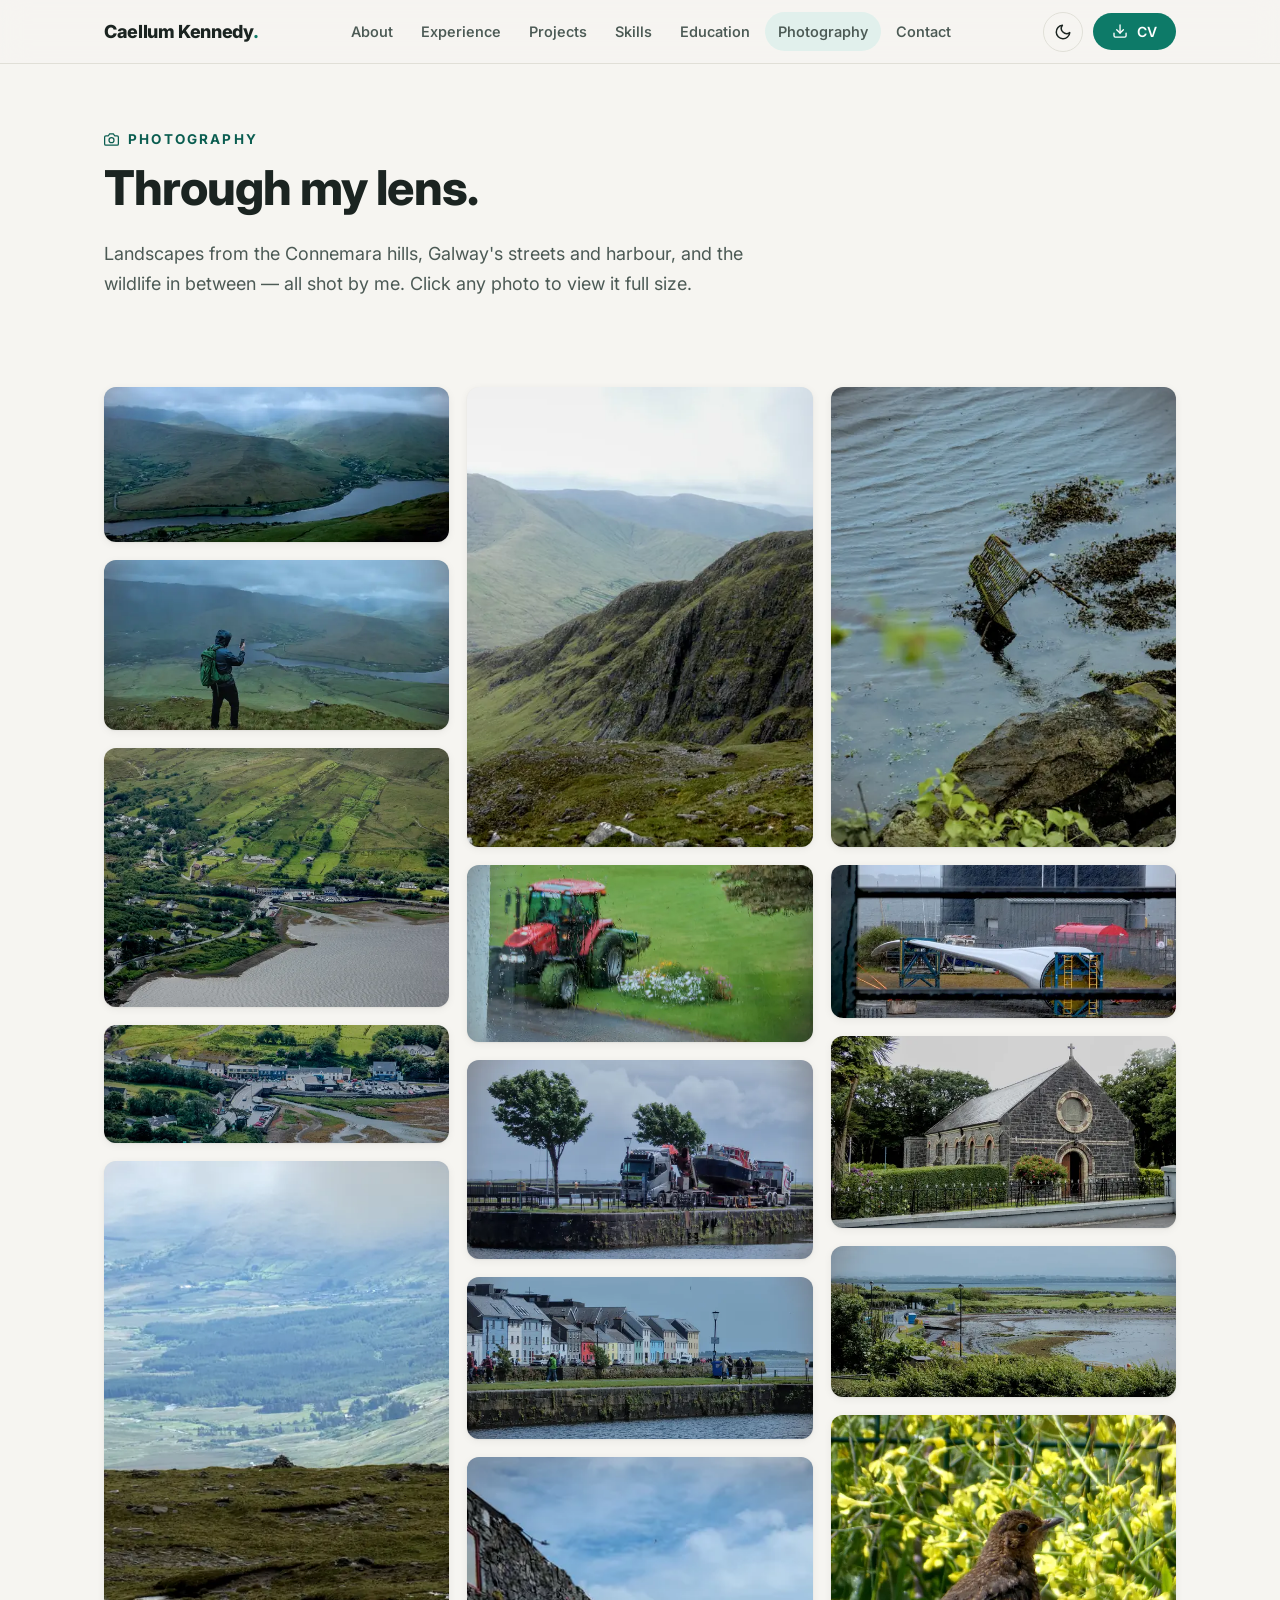
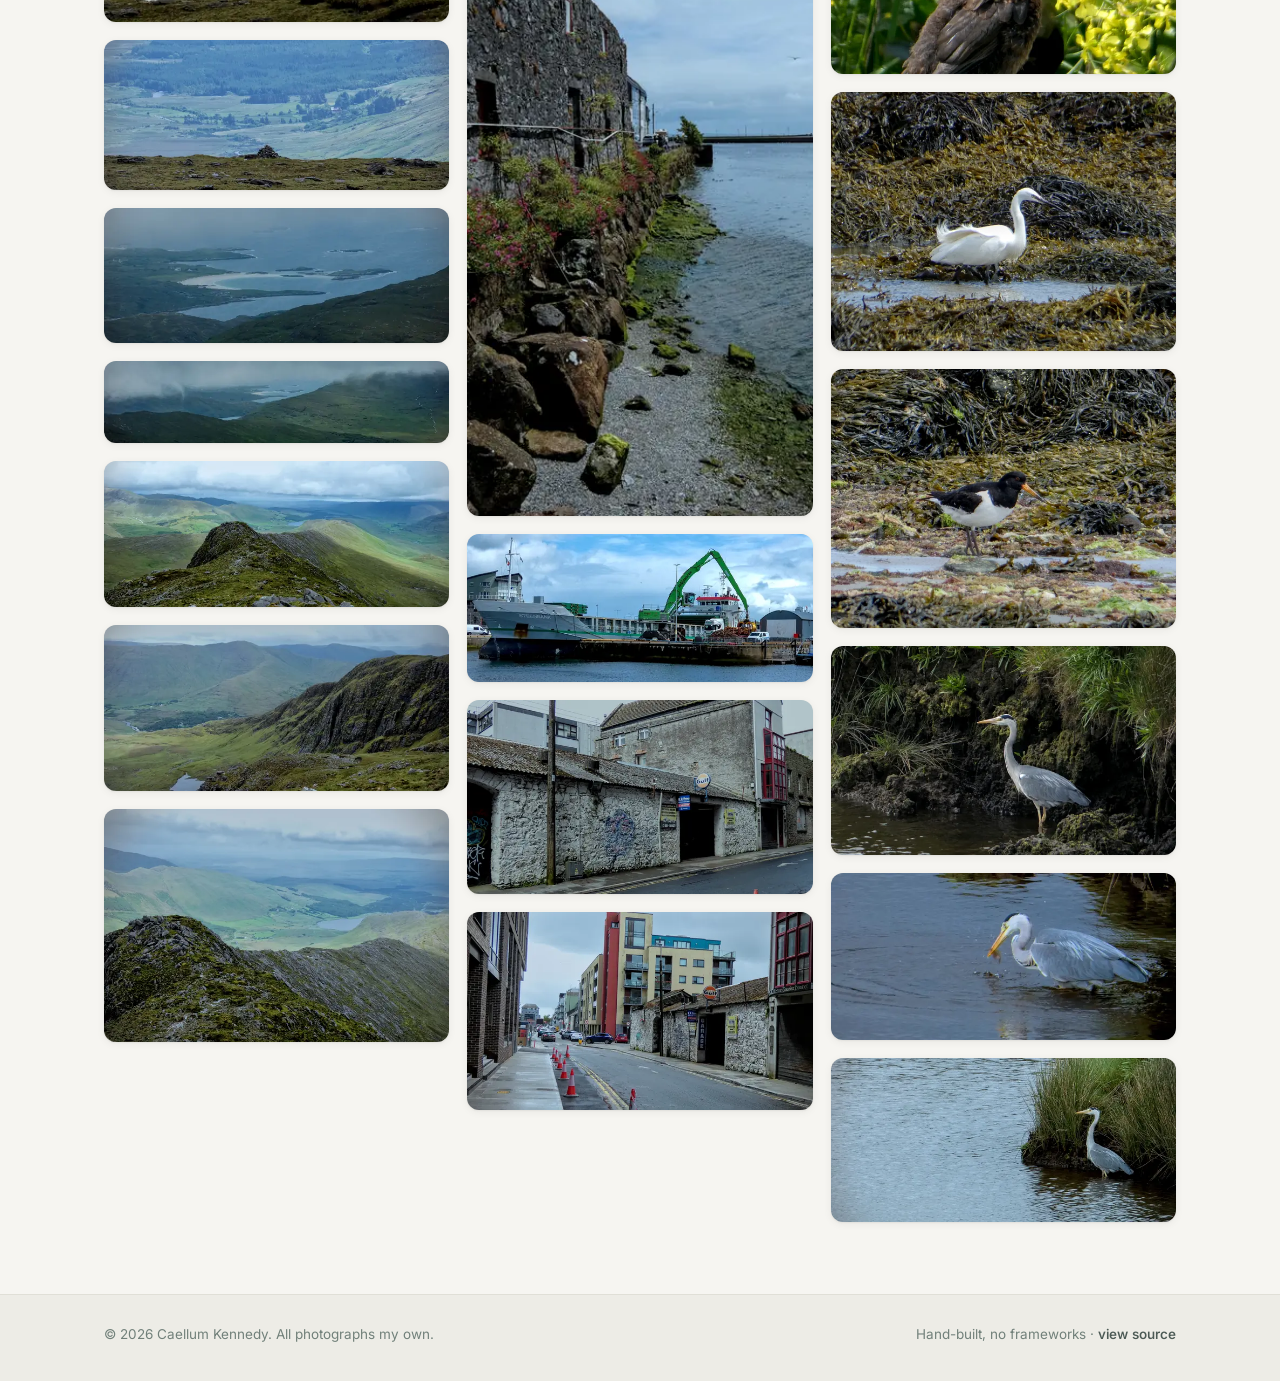
==== commit 1f89a72f: "improvements" ====
--- a/photography.html
+++ b/photography.html
@@ -1,5 +1,5 @@
 <!DOCTYPE html>
-<html lang="en">
+<html lang="en" class="no-js">
 
 <head>
   <meta charset="UTF-8">
@@ -27,6 +27,7 @@
   <script>
     // Set theme before first paint to avoid a flash of the wrong theme.
     (function () {
+      document.documentElement.classList.remove('no-js');
       var stored = localStorage.getItem('theme');
       var theme = stored || (matchMedia('(prefers-color-scheme: dark)').matches ? 'dark' : 'light');
       document.documentElement.setAttribute('data-theme', theme);
@@ -82,7 +83,7 @@
   <main id="main">
     <section class="page-head">
       <div class="container">
-        <div class="section-head reveal">
+        <div class="section-head">
           <span class="section-eyebrow"><svg class="icon" aria-hidden="true"><use href="#i-camera"/></svg> Photography</span>
           <h1>Through my lens.</h1>
           <p class="section-lede">Landscapes from the Connemara hills, Galway's streets and harbour, and the wildlife
--- a/styles.css
+++ b/styles.css
@@ -493,6 +493,13 @@
   margin-bottom: 30px;
 }
 
+.hero-photo-link {
+  color: var(--hero-ink);
+  padding: 12px 0;
+  text-decoration: underline;
+  text-underline-offset: 4px;
+}
+
 .hero-social {
   display: flex;
   gap: 8px;
@@ -559,7 +566,11 @@
 
 /* ---- Section scaffolding ---- */
 .section {
-  padding: 96px 0;
+  padding: 72px 0;
+}
+
+@media (max-width: 720px) {
+  .section { padding: 48px 0; }
 }
 
 .section--sunken {
@@ -789,9 +800,22 @@
   border-radius: var(--radius-lg);
   box-shadow: var(--shadow-md);
   overflow: hidden;
-  display: grid;
-  grid-template-columns: minmax(0, 11fr) minmax(0, 9fr);
   margin-bottom: 56px;
+}
+
+.research-details {
+  border-top: 1px solid var(--line);
+}
+
+.research-details summary {
+  padding: 20px 40px;
+  color: var(--accent-ink);
+  font-weight: 600;
+  cursor: pointer;
+}
+
+.research-details summary:hover {
+  background: var(--bg-sunken);
 }
 
 .featured-media {
@@ -802,7 +826,8 @@
 
 .featured-media video {
   width: 100%;
-  height: 100%;
+  height: auto;
+  max-height: 60vh;
   object-fit: contain;
   aspect-ratio: 16 / 10;
 }
@@ -868,7 +893,6 @@
 
 /* Results comparison strip */
 .results {
-  grid-column: 1 / -1;
   min-width: 0;
   border-top: 1px solid var(--line);
   padding: 28px 40px 32px;
@@ -916,12 +940,12 @@
   color: var(--ink);
 }
 
-.results-tab.is-active {
+.results-tab[aria-pressed="true"] {
   background: var(--accent);
   color: #fff;
 }
 
-[data-theme="dark"] .results-tab.is-active {
+[data-theme="dark"] .results-tab[aria-pressed="true"] {
   color: #07211c;
 }
 
@@ -982,8 +1006,8 @@
 }
 
 @media (max-width: 980px) {
-  .featured {
-    grid-template-columns: 1fr;
+  .research-details summary {
+    padding: 20px 24px;
   }
 
   .featured-body {
@@ -1011,7 +1035,7 @@
 /* ---- Project cards ---- */
 .project-grid {
   display: grid;
-  grid-template-columns: repeat(3, 1fr);
+  grid-template-columns: repeat(2, minmax(0, 1fr));
   gap: 24px;
 }
 
@@ -1045,22 +1069,6 @@
   object-position: top;
 }
 
-.project-thumb--code {
-  display: flex;
-  align-items: center;
-  justify-content: center;
-  color: var(--accent);
-  background:
-    radial-gradient(ellipse at 30% 20%, color-mix(in srgb, var(--accent) 18%, transparent), transparent 60%),
-    var(--bg-sunken);
-}
-
-.project-thumb--code .icon {
-  width: 56px;
-  height: 56px;
-  stroke-width: 1.4;
-}
-
 .project-body {
   padding: 22px 24px 24px;
   display: flex;
@@ -1081,14 +1089,6 @@
 
 .project-body .tags {
   margin-top: auto;
-}
-
-.project-links {
-  margin-top: 16px;
-  display: flex;
-  gap: 18px;
-  font-size: 14.5px;
-  font-weight: 600;
 }
 
 .project-note {
@@ -1111,7 +1111,9 @@
   gap: 24px;
 }
 
-.skill-group {
+.skill-group,
+.edu-card,
+.beyond-card {
   background: var(--bg-raised);
   border: 1px solid var(--line);
   border-radius: var(--radius-lg);
@@ -1147,11 +1149,6 @@
 }
 
 .edu-card {
-  background: var(--bg-raised);
-  border: 1px solid var(--line);
-  border-radius: var(--radius-lg);
-  padding: 26px 28px;
-  box-shadow: var(--shadow-sm);
   display: flex;
   flex-direction: column;
 }
@@ -1186,18 +1183,6 @@
   margin-bottom: 8px;
 }
 
-.edu-badge {
-  display: inline-block;
-  align-self: flex-start;
-  font-size: 13px;
-  font-weight: 700;
-  color: var(--accent-ink);
-  background: var(--accent-soft);
-  border-radius: 999px;
-  padding: 4px 12px;
-  margin-bottom: 12px;
-}
-
 @media (max-width: 980px) {
   .edu-grid {
     grid-template-columns: 1fr;
@@ -1210,14 +1195,6 @@
   grid-template-columns: repeat(3, 1fr);
   gap: 24px;
   margin-bottom: 40px;
-}
-
-.beyond-card {
-  background: var(--bg-raised);
-  border: 1px solid var(--line);
-  border-radius: var(--radius-lg);
-  padding: 26px 28px;
-  box-shadow: var(--shadow-sm);
 }
 
 .beyond-card .icon {
@@ -1278,7 +1255,11 @@
 /* ---- Contact ---- */
 .contact {
   text-align: center;
-  padding: 110px 0 120px;
+  padding: 72px 0;
+}
+
+@media (max-width: 720px) {
+  .contact { padding: 48px 0; }
 }
 
 .contact h2 {
@@ -1551,46 +1532,11 @@
   }
 }
 
-/* ---- Reveal animations ---- */
-.reveal {
-  opacity: 0;
-  transform: translateY(22px);
-  transition: opacity 0.6s ease, transform 0.6s cubic-bezier(0.16, 1, 0.3, 1);
-}
-
-.reveal.in {
-  opacity: 1;
-  transform: none;
-}
-
-.reveal-stagger > * {
-  opacity: 0;
-  transform: translateY(22px);
-  transition: opacity 0.55s ease, transform 0.55s cubic-bezier(0.16, 1, 0.3, 1);
-}
-
-.reveal-stagger.in > * {
-  opacity: 1;
-  transform: none;
-}
-
-.reveal-stagger.in > :nth-child(2) { transition-delay: 0.08s; }
-.reveal-stagger.in > :nth-child(3) { transition-delay: 0.16s; }
-.reveal-stagger.in > :nth-child(4) { transition-delay: 0.24s; }
-.reveal-stagger.in > :nth-child(5) { transition-delay: 0.32s; }
-
 @media (prefers-reduced-motion: reduce) {
   html {
     scroll-behavior: auto;
   }
 
-  .reveal,
-  .reveal-stagger > * {
-    opacity: 1;
-    transform: none;
-    transition: none;
-  }
-
   .scroll-cue {
     animation: none;
   }
@@ -1600,6 +1546,33 @@
     transition: none;
   }
 }
+
+/* Keep links and results available without JavaScript. */
+.no-js .site-header {
+  position: static;
+  height: auto;
+  padding: 12px 0;
+}
+
+.no-js .site-header .container { flex-wrap: wrap; }
+.no-js .site-nav {
+  display: flex;
+  position: static;
+  order: 3;
+  flex-basis: 100%;
+}
+.no-js .brand,
+.no-js .site-header .site-nav .nav-link { color: var(--ink); }
+.no-js .theme-toggle,
+.no-js .nav-toggle,
+.no-js .results-tabs { display: none; }
+.no-js .results-stage { aspect-ratio: auto; }
+.no-js .results-chart {
+  position: static;
+  height: auto;
+  opacity: 1;
+}
+.no-js .results-note[hidden] { display: block; }
 
 /* ---- Print ---- */
 @media print {
@@ -1608,7 +1581,6 @@
   .hero-social,
   .hero-cta,
   .theme-toggle,
-  .contact-actions,
   .contact-social,
   .featured-media {
     display: none !important;
